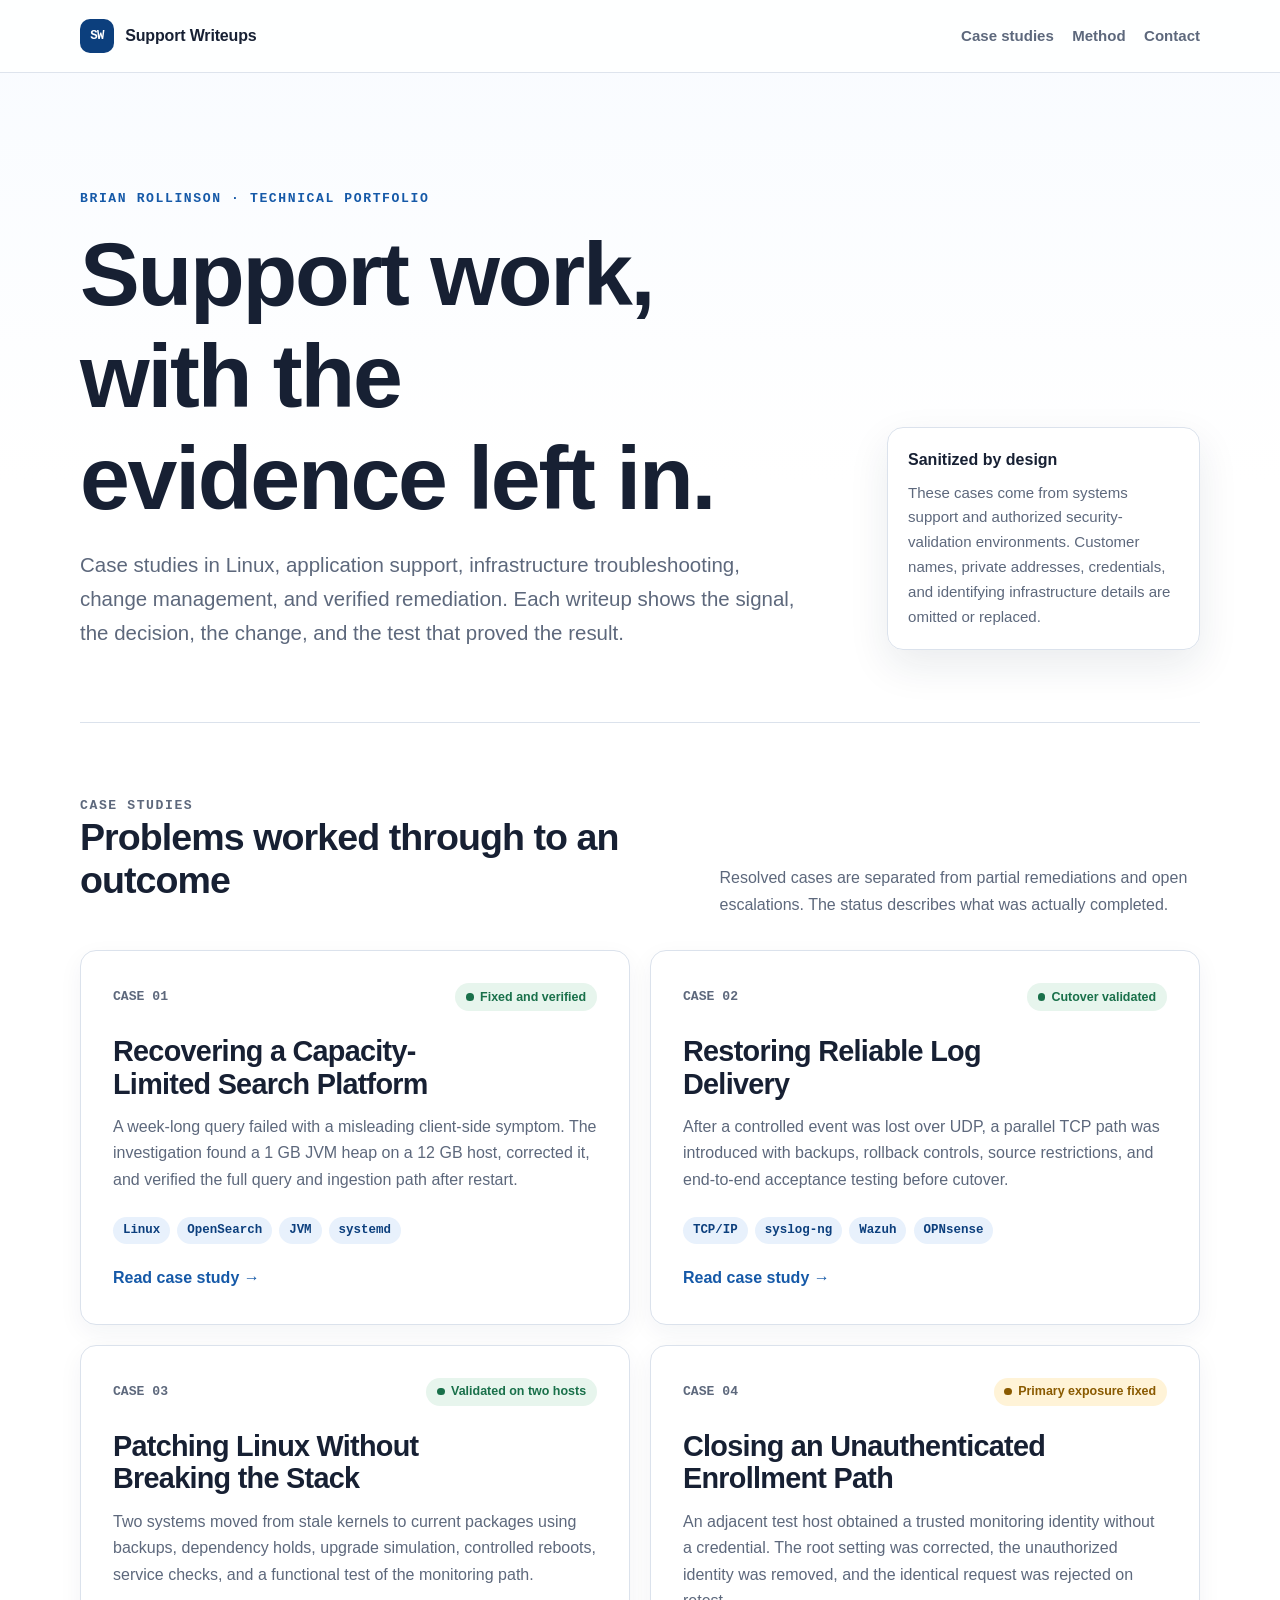
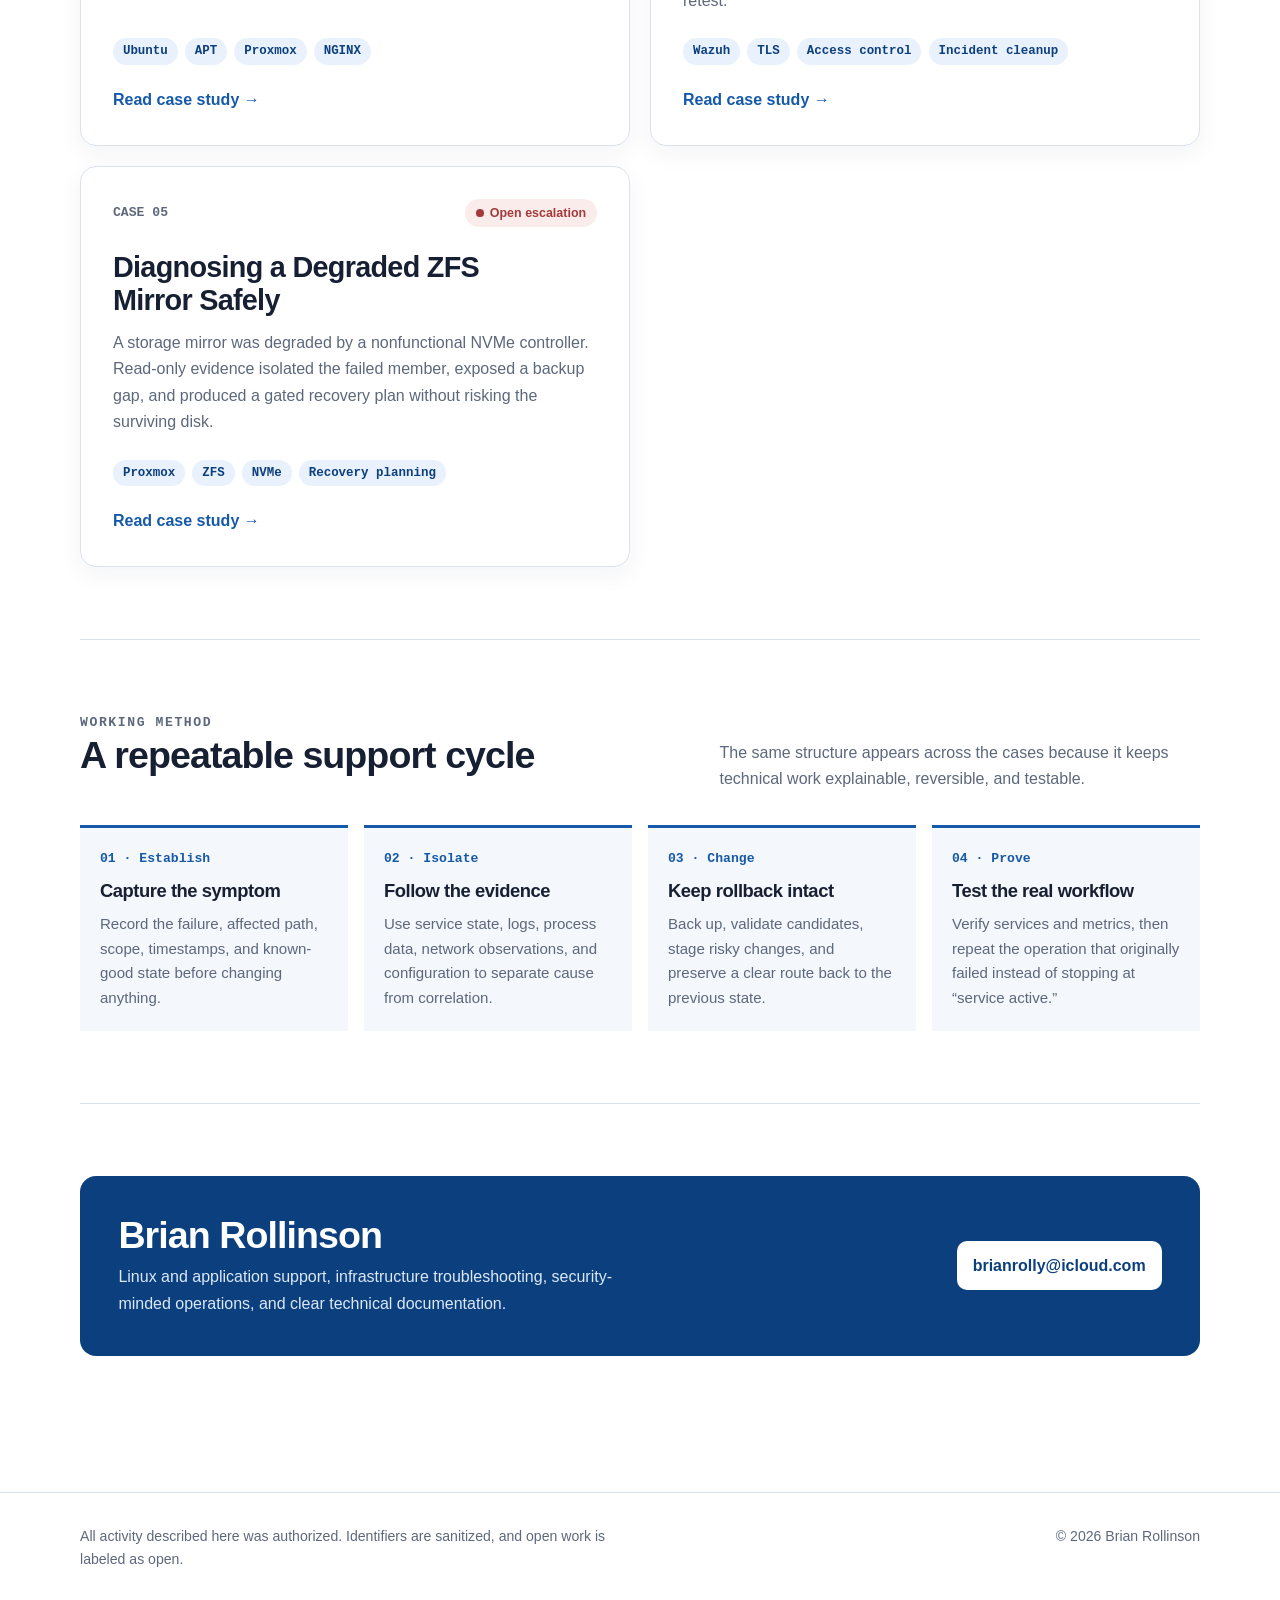
==== index.html @ 8604e7c5 "Create Support Writeups portfolio" ====
<!doctype html>
<html lang="en">
<head>
  <meta charset="utf-8">
  <meta name="viewport" content="width=device-width, initial-scale=1">
  <meta name="description" content="Sanitized technical case studies in Linux, application support, infrastructure troubleshooting, and verified remediation by Brian Rollinson.">
  <title>Support Writeups | Brian Rollinson</title>
  <link rel="icon" type="image/svg+xml" href="favicon.svg">
  <link rel="stylesheet" href="styles.css">
</head>
<body>
  <a class="skip-link" href="#main">Skip to content</a>
  <header class="site-header">
    <nav class="nav" aria-label="Primary navigation">
      <a class="brand" href="index.html" aria-current="page">
        <span class="brand-mark" aria-hidden="true">SW</span>
        <span>Support Writeups</span>
      </a>
      <div class="nav-links">
        <a href="#cases">Case studies</a>
        <a href="#method">Method</a>
        <a href="mailto:brianrolly@icloud.com">Contact</a>
      </div>
    </nav>
  </header>

  <main id="main" class="page">
    <section class="hero" aria-labelledby="hero-title">
      <div>
        <p class="eyebrow">Brian Rollinson · Technical Portfolio</p>
        <h1 id="hero-title">Support work, with the evidence left in.</h1>
        <p class="lede">Case studies in Linux, application support, infrastructure troubleshooting, change management, and verified remediation. Each writeup shows the signal, the decision, the change, and the test that proved the result.</p>
      </div>
      <aside class="hero-note" aria-label="Portfolio scope">
        <strong>Sanitized by design</strong>
        <p>These cases come from systems support and authorized security-validation environments. Customer names, private addresses, credentials, and identifying infrastructure details are omitted or replaced.</p>
      </aside>
    </section>

    <section id="cases" class="section" aria-labelledby="cases-title">
      <div class="section-heading">
        <div>
          <p class="eyebrow">Case studies</p>
          <h2 id="cases-title">Problems worked through to an outcome</h2>
        </div>
        <p>Resolved cases are separated from partial remediations and open escalations. The status describes what was actually completed.</p>
      </div>

      <div class="case-grid">
        <a class="case-card" href="indexer-capacity-recovery.html">
          <div class="card-top">
            <span class="case-number">CASE 01</span>
            <span class="status resolved">Fixed and verified</span>
          </div>
          <h3>Recovering a Capacity-Limited Search Platform</h3>
          <p>A week-long query failed with a misleading client-side symptom. The investigation found a 1 GB JVM heap on a 12 GB host, corrected it, and verified the full query and ingestion path after restart.</p>
          <div class="tag-list" aria-label="Technologies">
            <span class="tag">Linux</span>
            <span class="tag">OpenSearch</span>
            <span class="tag">JVM</span>
            <span class="tag">systemd</span>
          </div>
          <span class="read-more">Read case study →</span>
        </a>

        <a class="case-card" href="reliable-log-delivery.html">
          <div class="card-top">
            <span class="case-number">CASE 02</span>
            <span class="status resolved">Cutover validated</span>
          </div>
          <h3>Restoring Reliable Log Delivery</h3>
          <p>After a controlled event was lost over UDP, a parallel TCP path was introduced with backups, rollback controls, source restrictions, and end-to-end acceptance testing before cutover.</p>
          <div class="tag-list" aria-label="Technologies">
            <span class="tag">TCP/IP</span>
            <span class="tag">syslog-ng</span>
            <span class="tag">Wazuh</span>
            <span class="tag">OPNsense</span>
          </div>
          <span class="read-more">Read case study →</span>
        </a>

        <a class="case-card" href="linux-patching-without-service-loss.html">
          <div class="card-top">
            <span class="case-number">CASE 03</span>
            <span class="status resolved">Validated on two hosts</span>
          </div>
          <h3>Patching Linux Without Breaking the Stack</h3>
          <p>Two systems moved from stale kernels to current packages using backups, dependency holds, upgrade simulation, controlled reboots, service checks, and a functional test of the monitoring path.</p>
          <div class="tag-list" aria-label="Technologies">
            <span class="tag">Ubuntu</span>
            <span class="tag">APT</span>
            <span class="tag">Proxmox</span>
            <span class="tag">NGINX</span>
          </div>
          <span class="read-more">Read case study →</span>
        </a>

        <a class="case-card" href="agent-enrollment-remediation.html">
          <div class="card-top">
            <span class="case-number">CASE 04</span>
            <span class="status partial">Primary exposure fixed</span>
          </div>
          <h3>Closing an Unauthenticated Enrollment Path</h3>
          <p>An adjacent test host obtained a trusted monitoring identity without a credential. The root setting was corrected, the unauthorized identity was removed, and the identical request was rejected on retest.</p>
          <div class="tag-list" aria-label="Technologies">
            <span class="tag">Wazuh</span>
            <span class="tag">TLS</span>
            <span class="tag">Access control</span>
            <span class="tag">Incident cleanup</span>
          </div>
          <span class="read-more">Read case study →</span>
        </a>

        <a class="case-card" href="zfs-mirror-incident-triage.html">
          <div class="card-top">
            <span class="case-number">CASE 05</span>
            <span class="status open">Open escalation</span>
          </div>
          <h3>Diagnosing a Degraded ZFS Mirror Safely</h3>
          <p>A storage mirror was degraded by a nonfunctional NVMe controller. Read-only evidence isolated the failed member, exposed a backup gap, and produced a gated recovery plan without risking the surviving disk.</p>
          <div class="tag-list" aria-label="Technologies">
            <span class="tag">Proxmox</span>
            <span class="tag">ZFS</span>
            <span class="tag">NVMe</span>
            <span class="tag">Recovery planning</span>
          </div>
          <span class="read-more">Read case study →</span>
        </a>
      </div>
    </section>

    <section id="method" class="section" aria-labelledby="method-title">
      <div class="section-heading">
        <div>
          <p class="eyebrow">Working method</p>
          <h2 id="method-title">A repeatable support cycle</h2>
        </div>
        <p>The same structure appears across the cases because it keeps technical work explainable, reversible, and testable.</p>
      </div>
      <div class="method-grid">
        <div class="method-step"><span>01 · Establish</span><h3>Capture the symptom</h3><p>Record the failure, affected path, scope, timestamps, and known-good state before changing anything.</p></div>
        <div class="method-step"><span>02 · Isolate</span><h3>Follow the evidence</h3><p>Use service state, logs, process data, network observations, and configuration to separate cause from correlation.</p></div>
        <div class="method-step"><span>03 · Change</span><h3>Keep rollback intact</h3><p>Back up, validate candidates, stage risky changes, and preserve a clear route back to the previous state.</p></div>
        <div class="method-step"><span>04 · Prove</span><h3>Test the real workflow</h3><p>Verify services and metrics, then repeat the operation that originally failed instead of stopping at “service active.”</p></div>
      </div>
    </section>

    <section class="section" aria-labelledby="contact-title">
      <div class="contact-panel">
        <div>
          <h2 id="contact-title">Brian Rollinson</h2>
          <p>Linux and application support, infrastructure troubleshooting, security-minded operations, and clear technical documentation.</p>
        </div>
        <a class="button" href="mailto:brianrolly@icloud.com">brianrolly@icloud.com</a>
      </div>
    </section>
  </main>

  <footer class="site-footer">
    <div class="footer-inner">
      <p>All activity described here was authorized. Identifiers are sanitized, and open work is labeled as open.</p>
      <p>© 2026 Brian Rollinson</p>
    </div>
  </footer>
</body>
</html>
---- styles.css ----
:root {
  color-scheme: light;
  --ink: #172033;
  --muted: #5d687c;
  --subtle: #f4f7fb;
  --paper: #ffffff;
  --line: #dbe2ec;
  --blue: #1559a8;
  --blue-dark: #0c3f7d;
  --blue-soft: #e8f1fc;
  --green: #19704a;
  --green-soft: #e7f5ed;
  --amber: #8a5a00;
  --amber-soft: #fff3d7;
  --red: #a23b3b;
  --red-soft: #fbecec;
  --shadow: 0 16px 42px rgba(25, 42, 70, 0.09);
  --radius: 16px;
  --mono: ui-monospace, SFMono-Regular, Menlo, Monaco, Consolas, "Liberation Mono", monospace;
  --sans: Inter, ui-sans-serif, -apple-system, BlinkMacSystemFont, "Segoe UI", sans-serif;
}

* {
  box-sizing: border-box;
}

html {
  scroll-behavior: smooth;
}

body {
  margin: 0;
  color: var(--ink);
  background:
    linear-gradient(180deg, #f8fbff 0, #ffffff 30rem),
    var(--paper);
  font-family: var(--sans);
  font-size: 1rem;
  line-height: 1.65;
  text-rendering: optimizeLegibility;
}

a {
  color: var(--blue);
  text-underline-offset: 0.18em;
}

a:hover {
  color: var(--blue-dark);
}

a:focus-visible {
  outline: 3px solid rgba(21, 89, 168, 0.35);
  outline-offset: 4px;
  border-radius: 4px;
}

.skip-link {
  position: fixed;
  left: 1rem;
  top: -4rem;
  z-index: 100;
  padding: 0.7rem 1rem;
  border-radius: 8px;
  color: #fff;
  background: var(--blue-dark);
  font-weight: 700;
}

.skip-link:focus {
  top: 1rem;
}

.site-header {
  border-bottom: 1px solid rgba(219, 226, 236, 0.9);
  background: rgba(255, 255, 255, 0.92);
}

.nav {
  width: min(1120px, calc(100% - 2rem));
  margin: 0 auto;
  min-height: 72px;
  display: flex;
  align-items: center;
  justify-content: space-between;
  gap: 1.5rem;
}

.brand {
  display: inline-flex;
  align-items: center;
  gap: 0.7rem;
  color: var(--ink);
  font-weight: 800;
  text-decoration: none;
  letter-spacing: -0.01em;
}

.brand-mark {
  width: 34px;
  height: 34px;
  display: grid;
  place-items: center;
  border-radius: 10px;
  color: #fff;
  background: var(--blue-dark);
  font-family: var(--mono);
  font-size: 0.78rem;
  letter-spacing: -0.06em;
}

.nav-links {
  display: flex;
  align-items: center;
  gap: 1.15rem;
  font-size: 0.94rem;
  font-weight: 650;
}

.nav-links a {
  color: var(--muted);
  text-decoration: none;
}

.nav-links a:hover,
.nav-links a[aria-current="page"] {
  color: var(--blue-dark);
}

.page {
  width: min(1120px, calc(100% - 2rem));
  margin: 0 auto;
}

.hero {
  display: grid;
  grid-template-columns: minmax(0, 1.4fr) minmax(280px, 0.6fr);
  gap: clamp(2rem, 6vw, 5rem);
  padding: clamp(4rem, 9vw, 7.5rem) 0 4.5rem;
  align-items: end;
}

.eyebrow {
  margin: 0 0 0.8rem;
  color: var(--blue);
  font-family: var(--mono);
  font-size: 0.82rem;
  font-weight: 800;
  letter-spacing: 0.12em;
  text-transform: uppercase;
}

h1,
h2,
h3 {
  margin-top: 0;
  line-height: 1.14;
  letter-spacing: -0.025em;
}

h1 {
  max-width: 14ch;
  margin-bottom: 1.2rem;
  font-size: clamp(2.7rem, 7vw, 5.7rem);
}

.article-hero h1 {
  max-width: 18ch;
  font-size: clamp(2.35rem, 6vw, 4.6rem);
}

h2 {
  margin-bottom: 1rem;
  font-size: clamp(1.65rem, 4vw, 2.35rem);
}

h3 {
  margin-bottom: 0.6rem;
  font-size: 1.15rem;
}

.lede {
  max-width: 68ch;
  margin: 0;
  color: var(--muted);
  font-size: clamp(1.08rem, 2.2vw, 1.28rem);
  line-height: 1.65;
}

.hero-note {
  padding: 1.2rem 1.25rem;
  border: 1px solid var(--line);
  border-radius: var(--radius);
  background: rgba(255, 255, 255, 0.78);
  box-shadow: var(--shadow);
}

.hero-note strong {
  display: block;
  margin-bottom: 0.45rem;
  color: var(--ink);
}

.hero-note p {
  margin: 0;
  color: var(--muted);
  font-size: 0.94rem;
}

.section {
  padding: 4.5rem 0;
  border-top: 1px solid var(--line);
}

.section-heading {
  display: flex;
  align-items: end;
  justify-content: space-between;
  gap: 2rem;
  margin-bottom: 2rem;
}

.section-heading p {
  max-width: 54ch;
  margin: 0;
  color: var(--muted);
}

.case-grid {
  display: grid;
  grid-template-columns: repeat(2, minmax(0, 1fr));
  gap: 1.25rem;
}

.case-card {
  min-height: 100%;
  display: flex;
  flex-direction: column;
  padding: clamp(1.35rem, 3vw, 2rem);
  border: 1px solid var(--line);
  border-radius: var(--radius);
  color: inherit;
  background: var(--paper);
  box-shadow: 0 8px 24px rgba(25, 42, 70, 0.05);
  text-decoration: none;
  transition: transform 160ms ease, border-color 160ms ease, box-shadow 160ms ease;
}

.case-card:hover {
  transform: translateY(-3px);
  border-color: #b2c5de;
  box-shadow: var(--shadow);
  color: inherit;
}

.card-top,
.meta-row {
  display: flex;
  flex-wrap: wrap;
  align-items: center;
  gap: 0.55rem;
}

.card-top {
  justify-content: space-between;
  margin-bottom: 1.5rem;
}

.case-number {
  color: var(--muted);
  font-family: var(--mono);
  font-size: 0.82rem;
  font-weight: 700;
}

.status,
.tag {
  display: inline-flex;
  align-items: center;
  width: fit-content;
  border-radius: 999px;
  font-size: 0.78rem;
  font-weight: 800;
  line-height: 1;
}

.status {
  gap: 0.38rem;
  padding: 0.48rem 0.68rem;
}

.status::before {
  content: "";
  width: 0.48rem;
  height: 0.48rem;
  border-radius: 50%;
  background: currentColor;
}

.status.resolved {
  color: var(--green);
  background: var(--green-soft);
}

.status.partial {
  color: var(--amber);
  background: var(--amber-soft);
}

.status.open {
  color: var(--red);
  background: var(--red-soft);
}

.case-card h3 {
  max-width: 24ch;
  margin-bottom: 0.85rem;
  font-size: clamp(1.35rem, 3vw, 1.8rem);
}

.case-card > p {
  margin: 0 0 1.5rem;
  color: var(--muted);
}

.tag-list {
  display: flex;
  flex-wrap: wrap;
  gap: 0.45rem;
  margin-top: auto;
}

.tag {
  padding: 0.44rem 0.62rem;
  color: var(--blue-dark);
  background: var(--blue-soft);
  font-family: var(--mono);
  font-weight: 700;
}

.case-card .read-more {
  margin-top: 1.35rem;
  color: var(--blue);
  font-weight: 800;
}

.method-grid {
  display: grid;
  grid-template-columns: repeat(4, minmax(0, 1fr));
  gap: 1rem;
}

.method-step {
  padding: 1.25rem;
  border-top: 3px solid var(--blue);
  background: var(--subtle);
}

.method-step span {
  display: block;
  margin-bottom: 0.75rem;
  color: var(--blue);
  font-family: var(--mono);
  font-size: 0.82rem;
  font-weight: 800;
}

.method-step p {
  margin: 0;
  color: var(--muted);
  font-size: 0.94rem;
}

.contact-panel {
  display: flex;
  align-items: center;
  justify-content: space-between;
  gap: 2rem;
  padding: clamp(1.5rem, 4vw, 2.4rem);
  border-radius: var(--radius);
  color: #fff;
  background: var(--blue-dark);
}

.contact-panel h2 {
  margin-bottom: 0.45rem;
}

.contact-panel p {
  max-width: 60ch;
  margin: 0;
  color: #dbe9f9;
}

.button {
  display: inline-flex;
  align-items: center;
  justify-content: center;
  min-height: 46px;
  padding: 0.7rem 1rem;
  border-radius: 10px;
  color: var(--blue-dark);
  background: #fff;
  font-weight: 800;
  text-decoration: none;
  white-space: nowrap;
}

.button:hover {
  color: var(--blue-dark);
  background: #edf5ff;
}

.site-footer {
  margin-top: 4rem;
  border-top: 1px solid var(--line);
}

.footer-inner {
  width: min(1120px, calc(100% - 2rem));
  margin: 0 auto;
  padding: 2rem 0 3rem;
  display: flex;
  justify-content: space-between;
  gap: 2rem;
  color: var(--muted);
  font-size: 0.88rem;
}

.footer-inner p {
  max-width: 72ch;
  margin: 0;
}

/* Article pages */
.article-hero {
  max-width: 900px;
  padding: clamp(3.5rem, 8vw, 6rem) 0 2.5rem;
}

.article-hero .lede {
  margin-bottom: 1.5rem;
}

.article-layout {
  display: grid;
  grid-template-columns: minmax(0, 1fr) 260px;
  gap: clamp(2rem, 6vw, 5rem);
  align-items: start;
  padding-bottom: 4rem;
}

.article {
  min-width: 0;
}

.article section {
  padding: 2.4rem 0;
  border-top: 1px solid var(--line);
}

.article p,
.article li {
  max-width: 72ch;
}

.article p {
  margin: 0 0 1rem;
}

.article ul,
.article ol {
  padding-left: 1.35rem;
}

.article li + li {
  margin-top: 0.55rem;
}

.fact-grid {
  display: grid;
  grid-template-columns: repeat(3, minmax(0, 1fr));
  gap: 0.8rem;
  margin: 1.5rem 0;
}

.fact {
  padding: 1rem;
  border: 1px solid var(--line);
  border-radius: 12px;
  background: var(--subtle);
}

.fact span {
  display: block;
  margin-bottom: 0.35rem;
  color: var(--muted);
  font-family: var(--mono);
  font-size: 0.76rem;
  font-weight: 800;
  letter-spacing: 0.04em;
  text-transform: uppercase;
}

.fact strong {
  display: block;
  line-height: 1.35;
}

.callout {
  margin: 1.5rem 0;
  padding: 1.15rem 1.25rem;
  border-left: 4px solid var(--blue);
  background: var(--blue-soft);
}

.callout.warning {
  border-color: var(--amber);
  background: var(--amber-soft);
}

.callout.open {
  border-color: var(--red);
  background: var(--red-soft);
}

.callout p:last-child {
  margin-bottom: 0;
}

pre {
  max-width: 100%;
  overflow-x: auto;
  margin: 1.5rem 0;
  padding: 1.1rem 1.2rem;
  border-radius: 12px;
  color: #e9f2ff;
  background: #142238;
  font-family: var(--mono);
  font-size: 0.86rem;
  line-height: 1.65;
}

code {
  padding: 0.12em 0.32em;
  border-radius: 5px;
  color: var(--blue-dark);
  background: var(--blue-soft);
  font-family: var(--mono);
  font-size: 0.9em;
}

pre code {
  padding: 0;
  color: inherit;
  background: transparent;
}

.result-list {
  display: grid;
  gap: 0.75rem;
  margin: 1.4rem 0;
}

.result {
  display: grid;
  grid-template-columns: 28px minmax(0, 1fr);
  gap: 0.8rem;
  align-items: start;
  padding: 0.9rem 1rem;
  border: 1px solid var(--line);
  border-radius: 10px;
}

.result-mark {
  width: 24px;
  height: 24px;
  display: grid;
  place-items: center;
  border-radius: 50%;
  color: #fff;
  background: var(--green);
  font-size: 0.8rem;
  font-weight: 900;
}

.article-aside {
  position: sticky;
  top: 1rem;
  padding: 1.2rem;
  border: 1px solid var(--line);
  border-radius: 14px;
  background: var(--paper);
  box-shadow: 0 8px 24px rgba(25, 42, 70, 0.05);
}

.article-aside h2 {
  margin-bottom: 0.8rem;
  font-size: 1rem;
  letter-spacing: 0;
}

.article-aside ul {
  margin: 0;
  padding-left: 1.1rem;
  color: var(--muted);
  font-size: 0.9rem;
}

.article-aside li + li {
  margin-top: 0.45rem;
}

.article-aside .back {
  display: inline-block;
  margin-top: 1.1rem;
  font-size: 0.9rem;
  font-weight: 800;
  text-decoration: none;
}

@media (max-width: 850px) {
  .hero,
  .article-layout {
    grid-template-columns: 1fr;
  }

  .hero {
    align-items: start;
  }

  .hero-note {
    max-width: 620px;
  }

  .method-grid {
    grid-template-columns: repeat(2, minmax(0, 1fr));
  }

  .article-aside {
    position: static;
    order: -1;
  }
}

@media (max-width: 660px) {
  .nav {
    min-height: 64px;
  }

  .nav-links a:not(:last-child) {
    display: none;
  }

  .case-grid,
  .fact-grid,
  .method-grid {
    grid-template-columns: 1fr;
  }

  .section-heading,
  .contact-panel,
  .footer-inner {
    align-items: flex-start;
    flex-direction: column;
  }

  .section {
    padding: 3.5rem 0;
  }

  h1 {
    font-size: clamp(2.55rem, 16vw, 4.2rem);
  }
}

@media print {
  .site-header,
  .site-footer,
  .article-aside,
  .contact-panel {
    display: none;
  }

  body {
    background: #fff;
  }

  .page {
    width: 100%;
  }

  .article-layout {
    display: block;
  }

  a {
    color: inherit;
  }
}
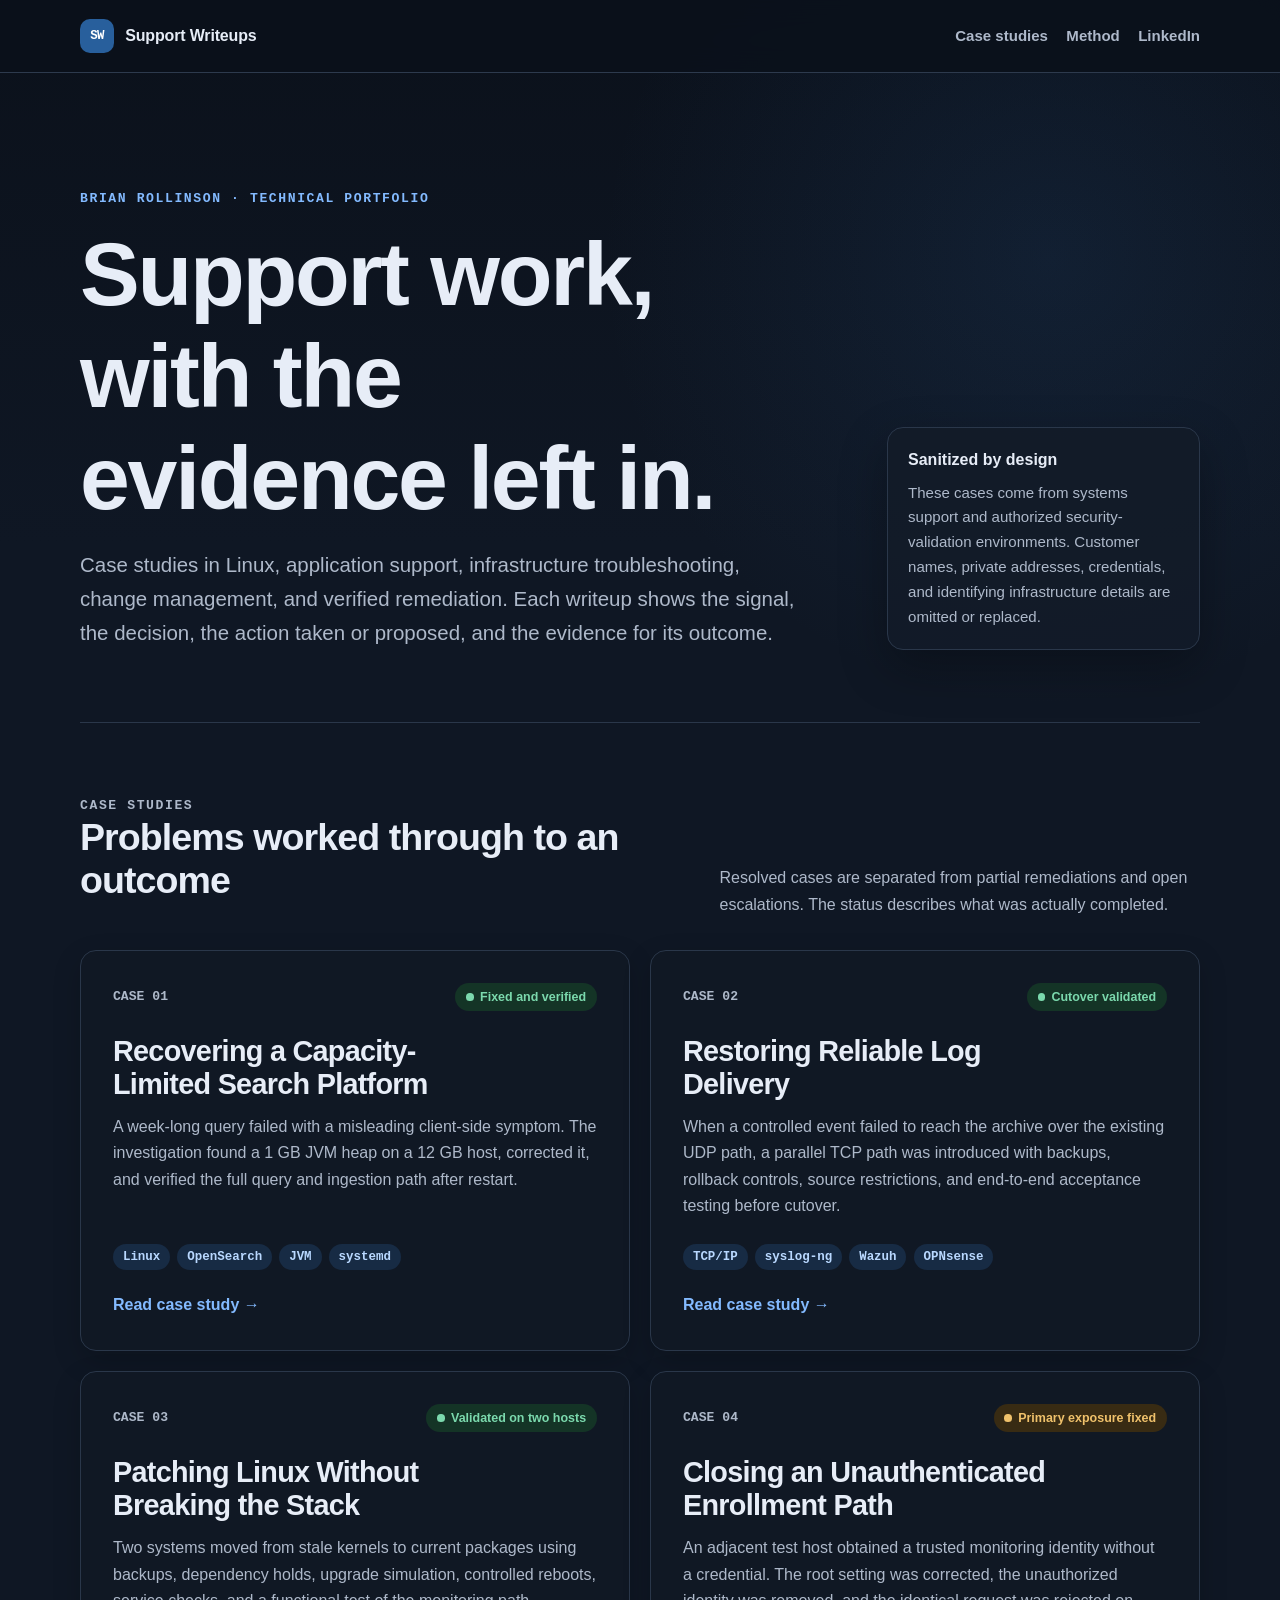
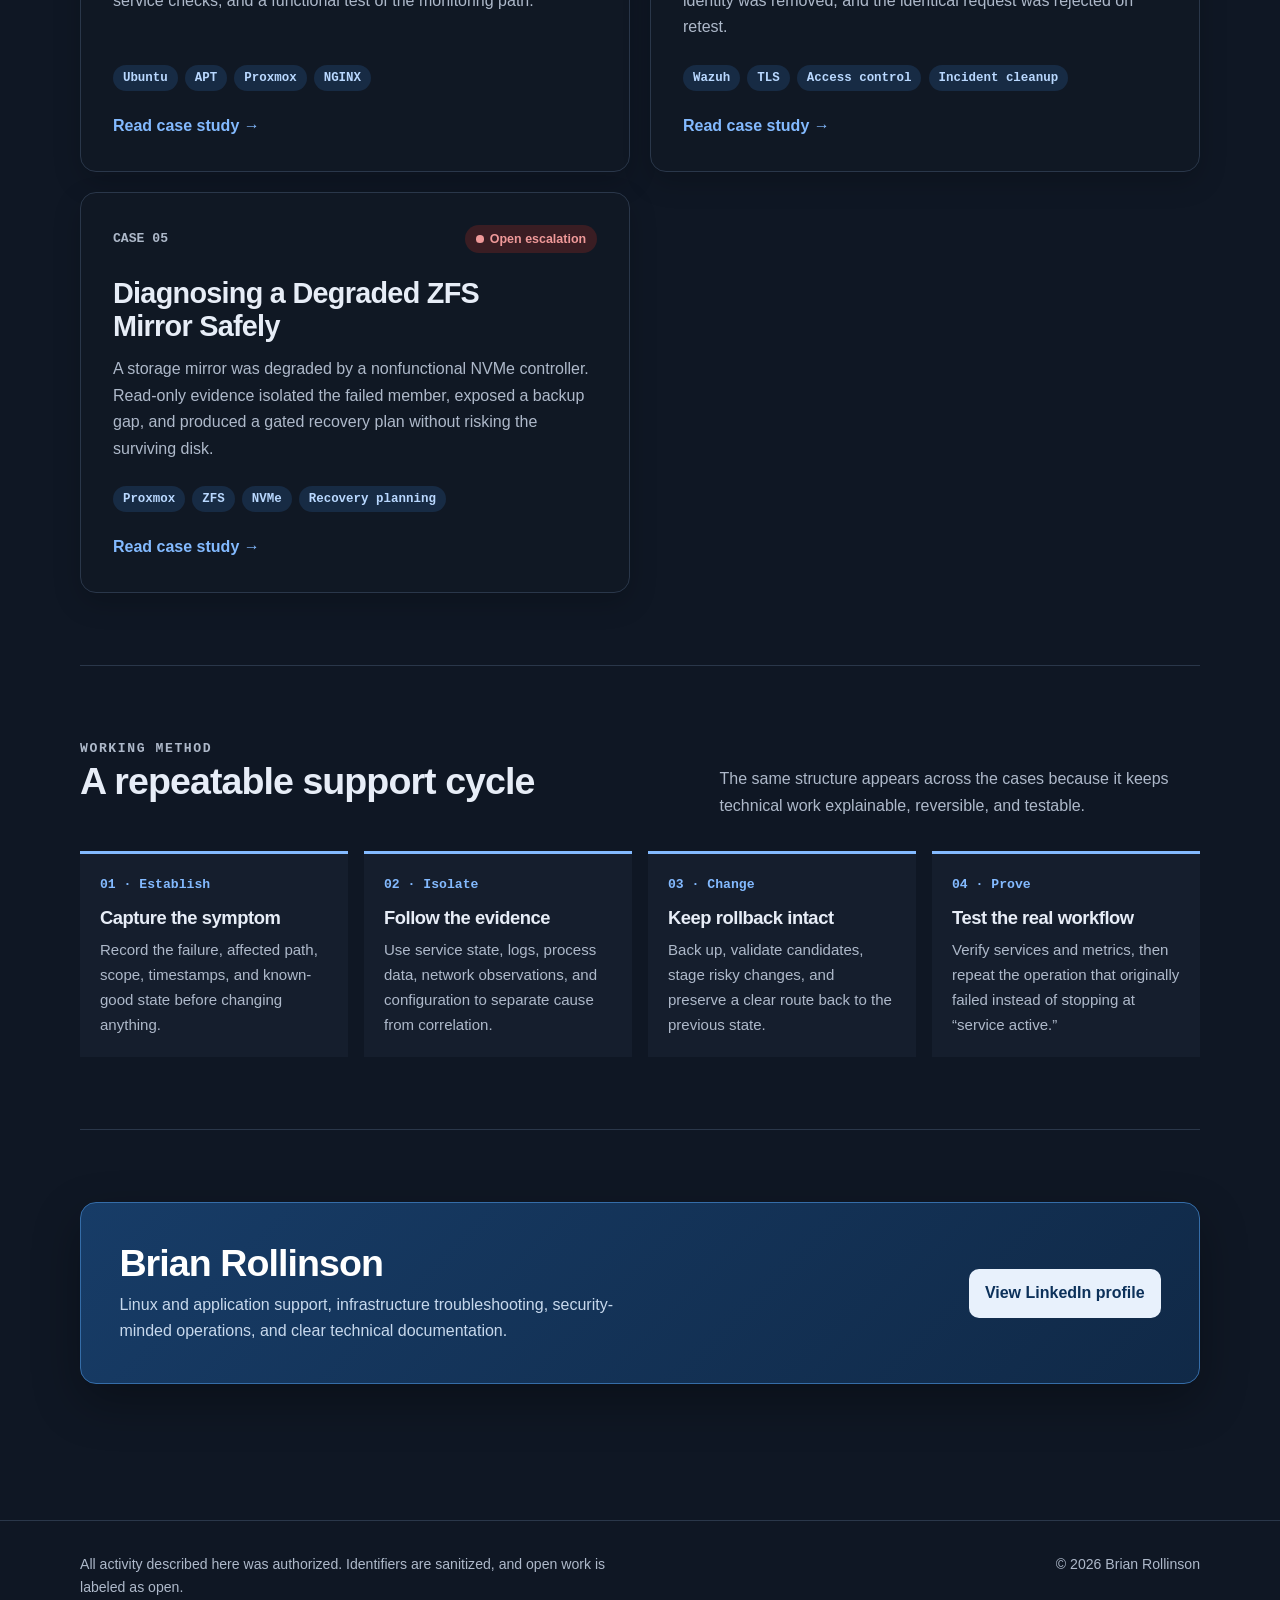
==== commit af069bf3: "Refresh support writeups and link LinkedIn profile" ====
--- a/index.html
+++ b/index.html
@@ -19,7 +19,7 @@
       <div class="nav-links">
         <a href="#cases">Case studies</a>
         <a href="#method">Method</a>
-        <a href="mailto:brianrolly@icloud.com">Contact</a>
+        <a href="https://www.linkedin.com/in/brian-rollinson-2079581b9/">LinkedIn</a>
       </div>
     </nav>
   </header>
@@ -29,7 +29,7 @@
       <div>
         <p class="eyebrow">Brian Rollinson · Technical Portfolio</p>
         <h1 id="hero-title">Support work, with the evidence left in.</h1>
-        <p class="lede">Case studies in Linux, application support, infrastructure troubleshooting, change management, and verified remediation. Each writeup shows the signal, the decision, the change, and the test that proved the result.</p>
+        <p class="lede">Case studies in Linux, application support, infrastructure troubleshooting, change management, and verified remediation. Each writeup shows the signal, the decision, the action taken or proposed, and the evidence for its outcome.</p>
       </div>
       <aside class="hero-note" aria-label="Portfolio scope">
         <strong>Sanitized by design</strong>
@@ -69,7 +69,7 @@
             <span class="status resolved">Cutover validated</span>
           </div>
           <h3>Restoring Reliable Log Delivery</h3>
-          <p>After a controlled event was lost over UDP, a parallel TCP path was introduced with backups, rollback controls, source restrictions, and end-to-end acceptance testing before cutover.</p>
+          <p>When a controlled event failed to reach the archive over the existing UDP path, a parallel TCP path was introduced with backups, rollback controls, source restrictions, and end-to-end acceptance testing before cutover.</p>
           <div class="tag-list" aria-label="Technologies">
             <span class="tag">TCP/IP</span>
             <span class="tag">syslog-ng</span>
@@ -151,7 +151,7 @@
           <h2 id="contact-title">Brian Rollinson</h2>
           <p>Linux and application support, infrastructure troubleshooting, security-minded operations, and clear technical documentation.</p>
         </div>
-        <a class="button" href="mailto:brianrolly@icloud.com">brianrolly@icloud.com</a>
+        <a class="button" href="https://www.linkedin.com/in/brian-rollinson-2079581b9/">View LinkedIn profile</a>
       </div>
     </section>
   </main>
--- a/styles.css
+++ b/styles.css
@@ -1,20 +1,20 @@
 :root {
-  color-scheme: light;
-  --ink: #172033;
-  --muted: #5d687c;
-  --subtle: #f4f7fb;
-  --paper: #ffffff;
-  --line: #dbe2ec;
-  --blue: #1559a8;
-  --blue-dark: #0c3f7d;
-  --blue-soft: #e8f1fc;
-  --green: #19704a;
-  --green-soft: #e7f5ed;
-  --amber: #8a5a00;
-  --amber-soft: #fff3d7;
-  --red: #a23b3b;
-  --red-soft: #fbecec;
-  --shadow: 0 16px 42px rgba(25, 42, 70, 0.09);
+  color-scheme: dark;
+  --ink: #e7edf7;
+  --muted: #aeb9ca;
+  --subtle: #151e2d;
+  --paper: #101824;
+  --line: #2a374a;
+  --blue: #83baff;
+  --blue-dark: #285f9c;
+  --blue-soft: #172b44;
+  --green: #7bd9ad;
+  --green-soft: #143426;
+  --amber: #efc16b;
+  --amber-soft: #382b13;
+  --red: #ef9999;
+  --red-soft: #3a1d23;
+  --shadow: 0 18px 48px rgba(0, 0, 0, 0.3);
   --radius: 16px;
   --mono: ui-monospace, SFMono-Regular, Menlo, Monaco, Consolas, "Liberation Mono", monospace;
   --sans: Inter, ui-sans-serif, -apple-system, BlinkMacSystemFont, "Segoe UI", sans-serif;
@@ -32,7 +32,8 @@
   margin: 0;
   color: var(--ink);
   background:
-    linear-gradient(180deg, #f8fbff 0, #ffffff 30rem),
+    radial-gradient(circle at 82% 8%, rgba(48, 103, 166, 0.14), transparent 28rem),
+    linear-gradient(180deg, #0b111b 0, #0f1724 34rem),
     var(--paper);
   font-family: var(--sans);
   font-size: 1rem;
@@ -46,11 +47,16 @@
 }
 
 a:hover {
-  color: var(--blue-dark);
+  color: #b9d8ff;
+}
+
+::selection {
+  color: #f7fbff;
+  background: #2b639f;
 }
 
 a:focus-visible {
-  outline: 3px solid rgba(21, 89, 168, 0.35);
+  outline: 3px solid var(--blue);
   outline-offset: 4px;
   border-radius: 4px;
 }
@@ -73,7 +79,9 @@
 
 .site-header {
   border-bottom: 1px solid rgba(219, 226, 236, 0.9);
-  background: rgba(255, 255, 255, 0.92);
+  border-color: rgba(53, 68, 89, 0.82);
+  background: rgba(11, 17, 27, 0.9);
+  backdrop-filter: blur(14px);
 }
 
 .nav {
@@ -124,7 +132,7 @@
 
 .nav-links a:hover,
 .nav-links a[aria-current="page"] {
-  color: var(--blue-dark);
+  color: #d9eaff;
 }
 
 .page {
@@ -191,7 +199,7 @@
   padding: 1.2rem 1.25rem;
   border: 1px solid var(--line);
   border-radius: var(--radius);
-  background: rgba(255, 255, 255, 0.78);
+  background: rgba(18, 27, 41, 0.9);
   box-shadow: var(--shadow);
 }
 
@@ -241,14 +249,14 @@
   border-radius: var(--radius);
   color: inherit;
   background: var(--paper);
-  box-shadow: 0 8px 24px rgba(25, 42, 70, 0.05);
+  box-shadow: 0 10px 28px rgba(0, 0, 0, 0.18);
   text-decoration: none;
   transition: transform 160ms ease, border-color 160ms ease, box-shadow 160ms ease;
 }
 
 .case-card:hover {
   transform: translateY(-3px);
-  border-color: #b2c5de;
+  border-color: #4d6d94;
   box-shadow: var(--shadow);
   color: inherit;
 }
@@ -332,7 +340,7 @@
 
 .tag {
   padding: 0.44rem 0.62rem;
-  color: var(--blue-dark);
+  color: #b9d8ff;
   background: var(--blue-soft);
   font-family: var(--mono);
   font-weight: 700;
@@ -379,7 +387,9 @@
   padding: clamp(1.5rem, 4vw, 2.4rem);
   border-radius: var(--radius);
   color: #fff;
-  background: var(--blue-dark);
+  border: 1px solid #356da8;
+  background: linear-gradient(135deg, #173c67, #102947);
+  box-shadow: var(--shadow);
 }
 
 .contact-panel h2 {
@@ -389,7 +399,7 @@
 .contact-panel p {
   max-width: 60ch;
   margin: 0;
-  color: #dbe9f9;
+  color: #c8d9ed;
 }
 
 .button {
@@ -399,16 +409,16 @@
   min-height: 46px;
   padding: 0.7rem 1rem;
   border-radius: 10px;
-  color: var(--blue-dark);
-  background: #fff;
+  color: #0c315a;
+  background: #e8f1fc;
   font-weight: 800;
   text-decoration: none;
   white-space: nowrap;
 }
 
 .button:hover {
-  color: var(--blue-dark);
-  background: #edf5ff;
+  color: #081f3a;
+  background: #ffffff;
 }
 
 .site-footer {
@@ -488,7 +498,7 @@
   padding: 1rem;
   border: 1px solid var(--line);
   border-radius: 12px;
-  background: var(--subtle);
+  background: #141e2d;
 }
 
 .fact span {
@@ -534,8 +544,9 @@
   margin: 1.5rem 0;
   padding: 1.1rem 1.2rem;
   border-radius: 12px;
-  color: #e9f2ff;
-  background: #142238;
+  border: 1px solid #27364a;
+  color: #dceaff;
+  background: #090f18;
   font-family: var(--mono);
   font-size: 0.86rem;
   line-height: 1.65;
@@ -544,7 +555,7 @@
 code {
   padding: 0.12em 0.32em;
   border-radius: 5px;
-  color: var(--blue-dark);
+  color: #bedcff;
   background: var(--blue-soft);
   font-family: var(--mono);
   font-size: 0.9em;
@@ -578,7 +589,7 @@
   display: grid;
   place-items: center;
   border-radius: 50%;
-  color: #fff;
+  color: #10271d;
   background: var(--green);
   font-size: 0.8rem;
   font-weight: 900;
@@ -591,7 +602,7 @@
   border: 1px solid var(--line);
   border-radius: 14px;
   background: var(--paper);
-  box-shadow: 0 8px 24px rgba(25, 42, 70, 0.05);
+  box-shadow: 0 10px 28px rgba(0, 0, 0, 0.18);
 }
 
 .article-aside h2 {
@@ -675,6 +686,18 @@
 }
 
 @media print {
+  :root {
+    color-scheme: light;
+    --ink: #172033;
+    --muted: #5d687c;
+    --subtle: #f4f7fb;
+    --paper: #ffffff;
+    --line: #dbe2ec;
+    --blue: #1559a8;
+    --blue-dark: #0c3f7d;
+    --blue-soft: #e8f1fc;
+  }
+
   .site-header,
   .site-footer,
   .article-aside,
@@ -683,6 +706,7 @@
   }
 
   body {
+    color: var(--ink);
     background: #fff;
   }
 
@@ -698,4 +722,3 @@
     color: inherit;
   }
 }
-
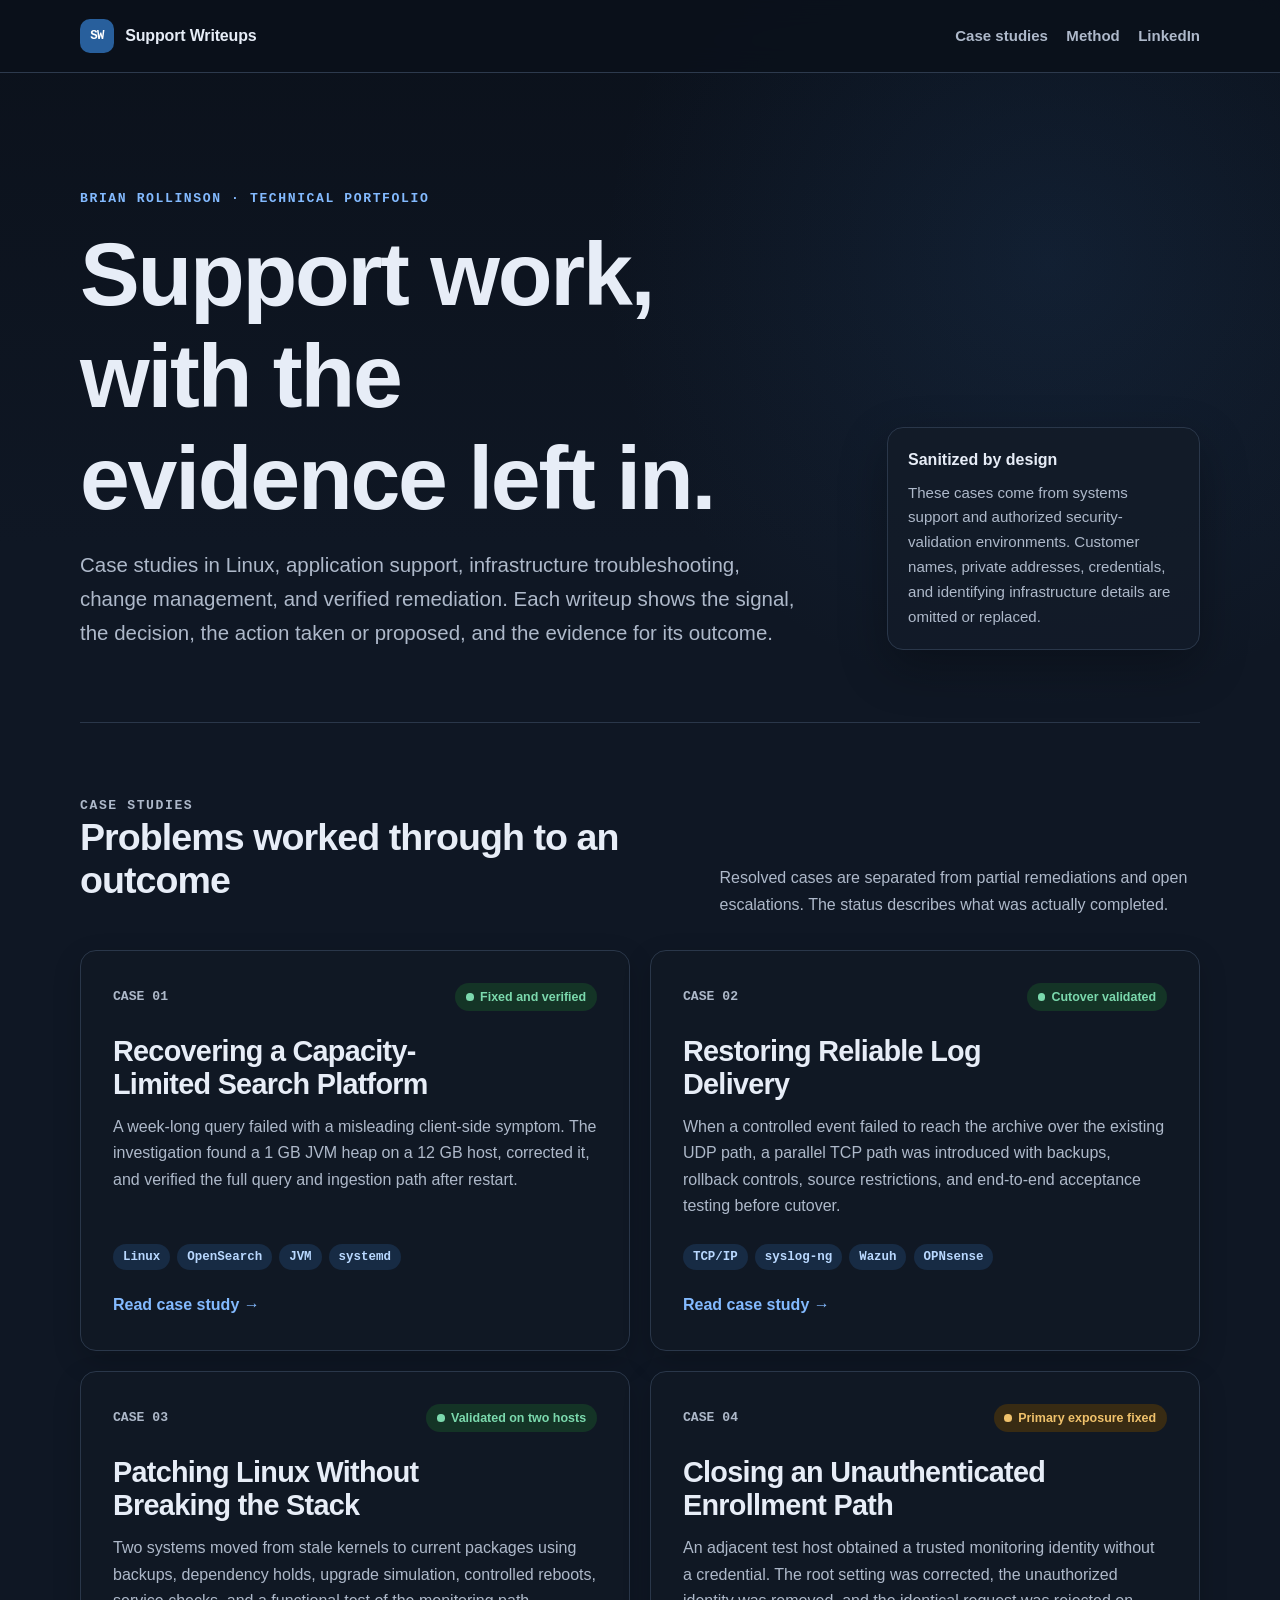
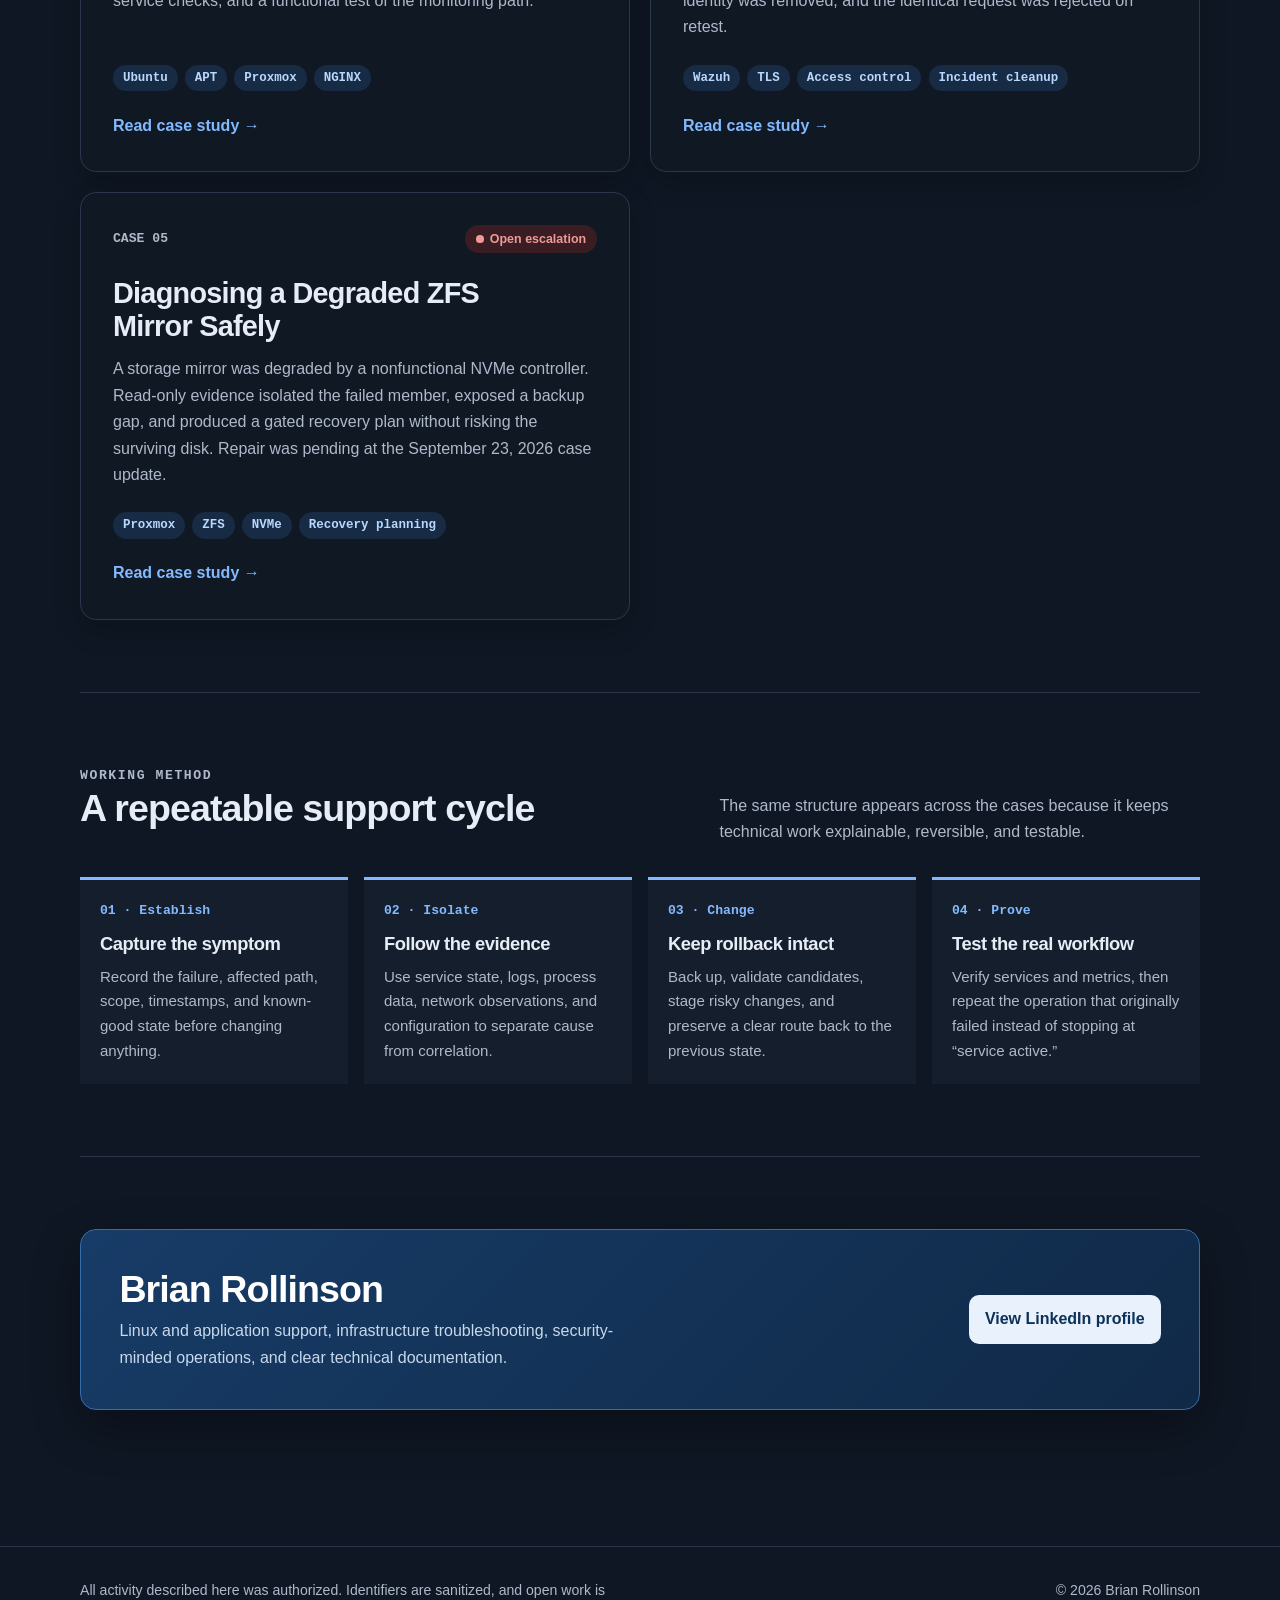
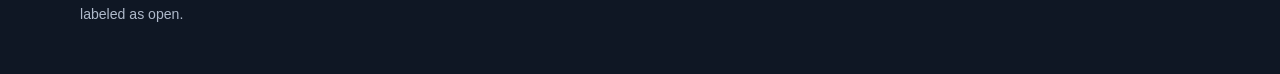
==== commit e3a02cc0: "Add source-backed validation excerpts and date ZFS status" ====
--- a/index.html
+++ b/index.html
@@ -117,7 +117,7 @@
             <span class="status open">Open escalation</span>
           </div>
           <h3>Diagnosing a Degraded ZFS Mirror Safely</h3>
-          <p>A storage mirror was degraded by a nonfunctional NVMe controller. Read-only evidence isolated the failed member, exposed a backup gap, and produced a gated recovery plan without risking the surviving disk.</p>
+          <p>A storage mirror was degraded by a nonfunctional NVMe controller. Read-only evidence isolated the failed member, exposed a backup gap, and produced a gated recovery plan without risking the surviving disk. Repair was pending at the September 23, 2026 case update.</p>
           <div class="tag-list" aria-label="Technologies">
             <span class="tag">Proxmox</span>
             <span class="tag">ZFS</span>
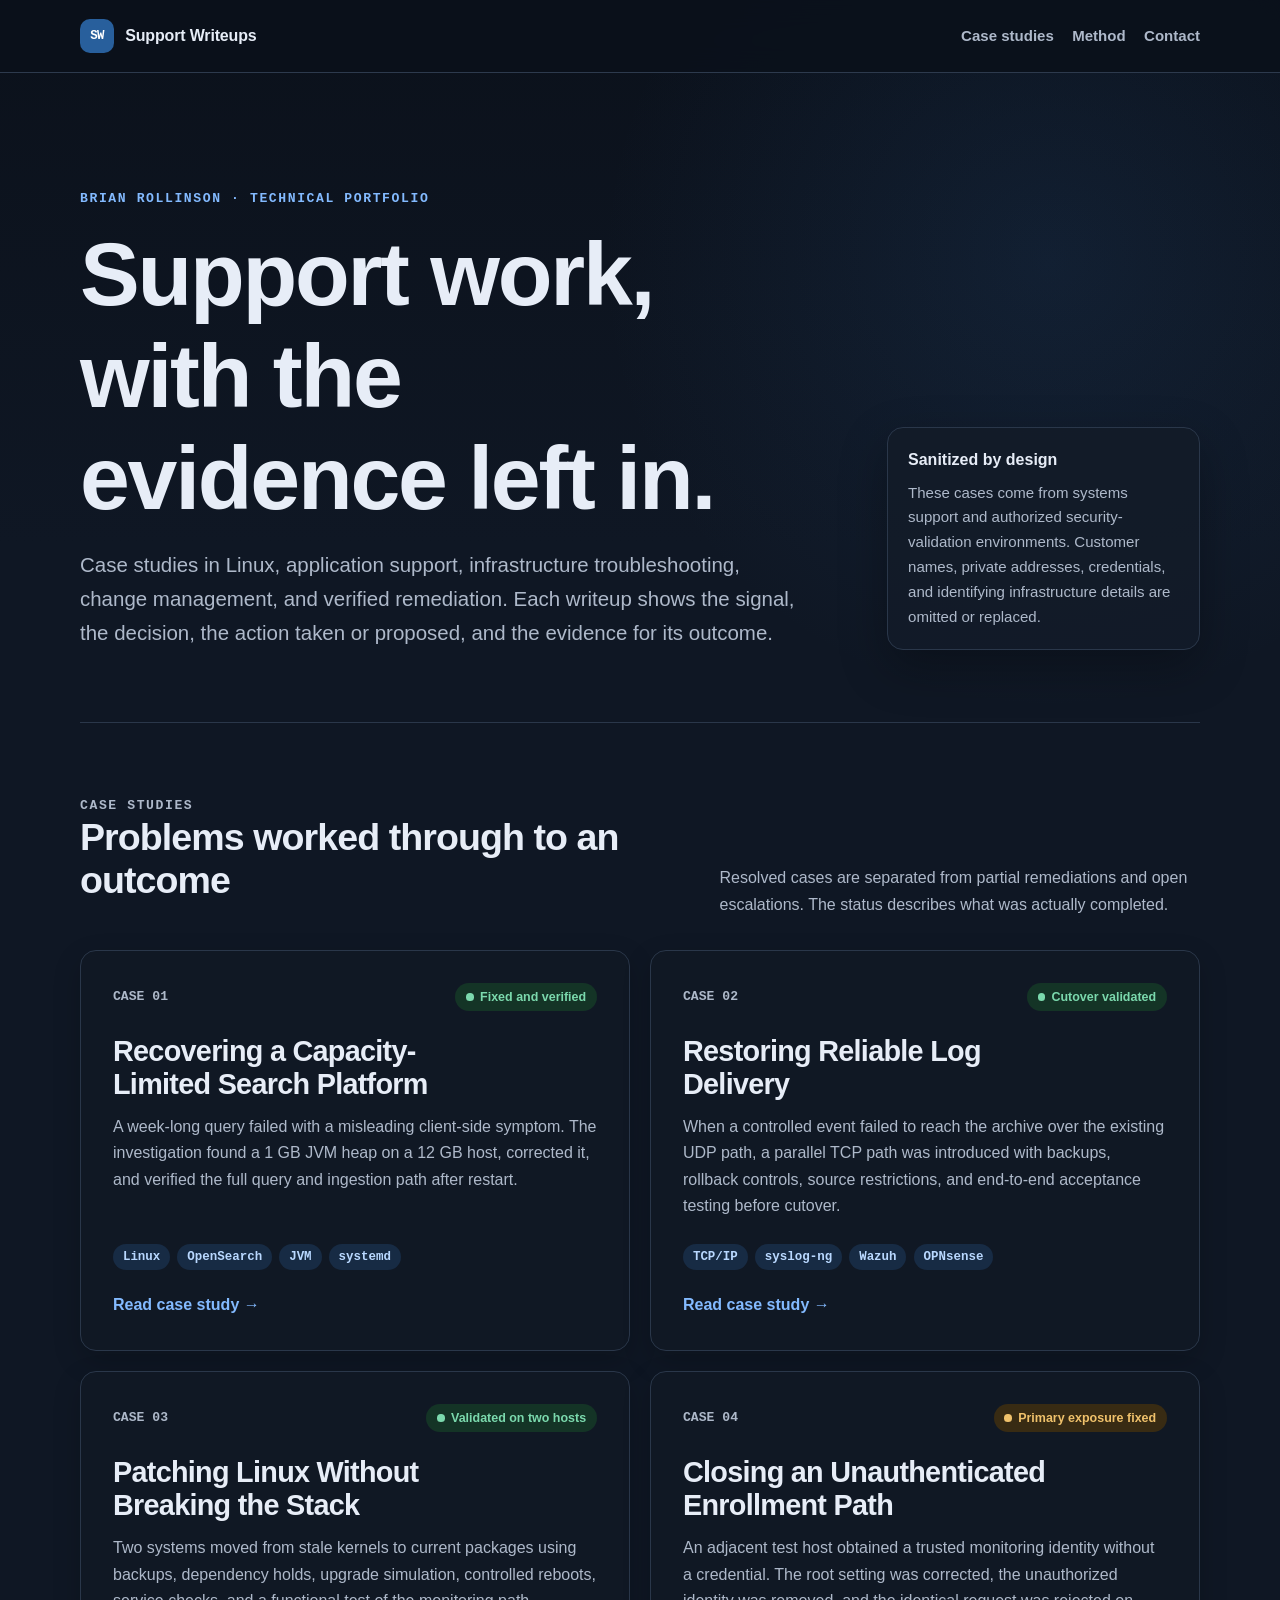
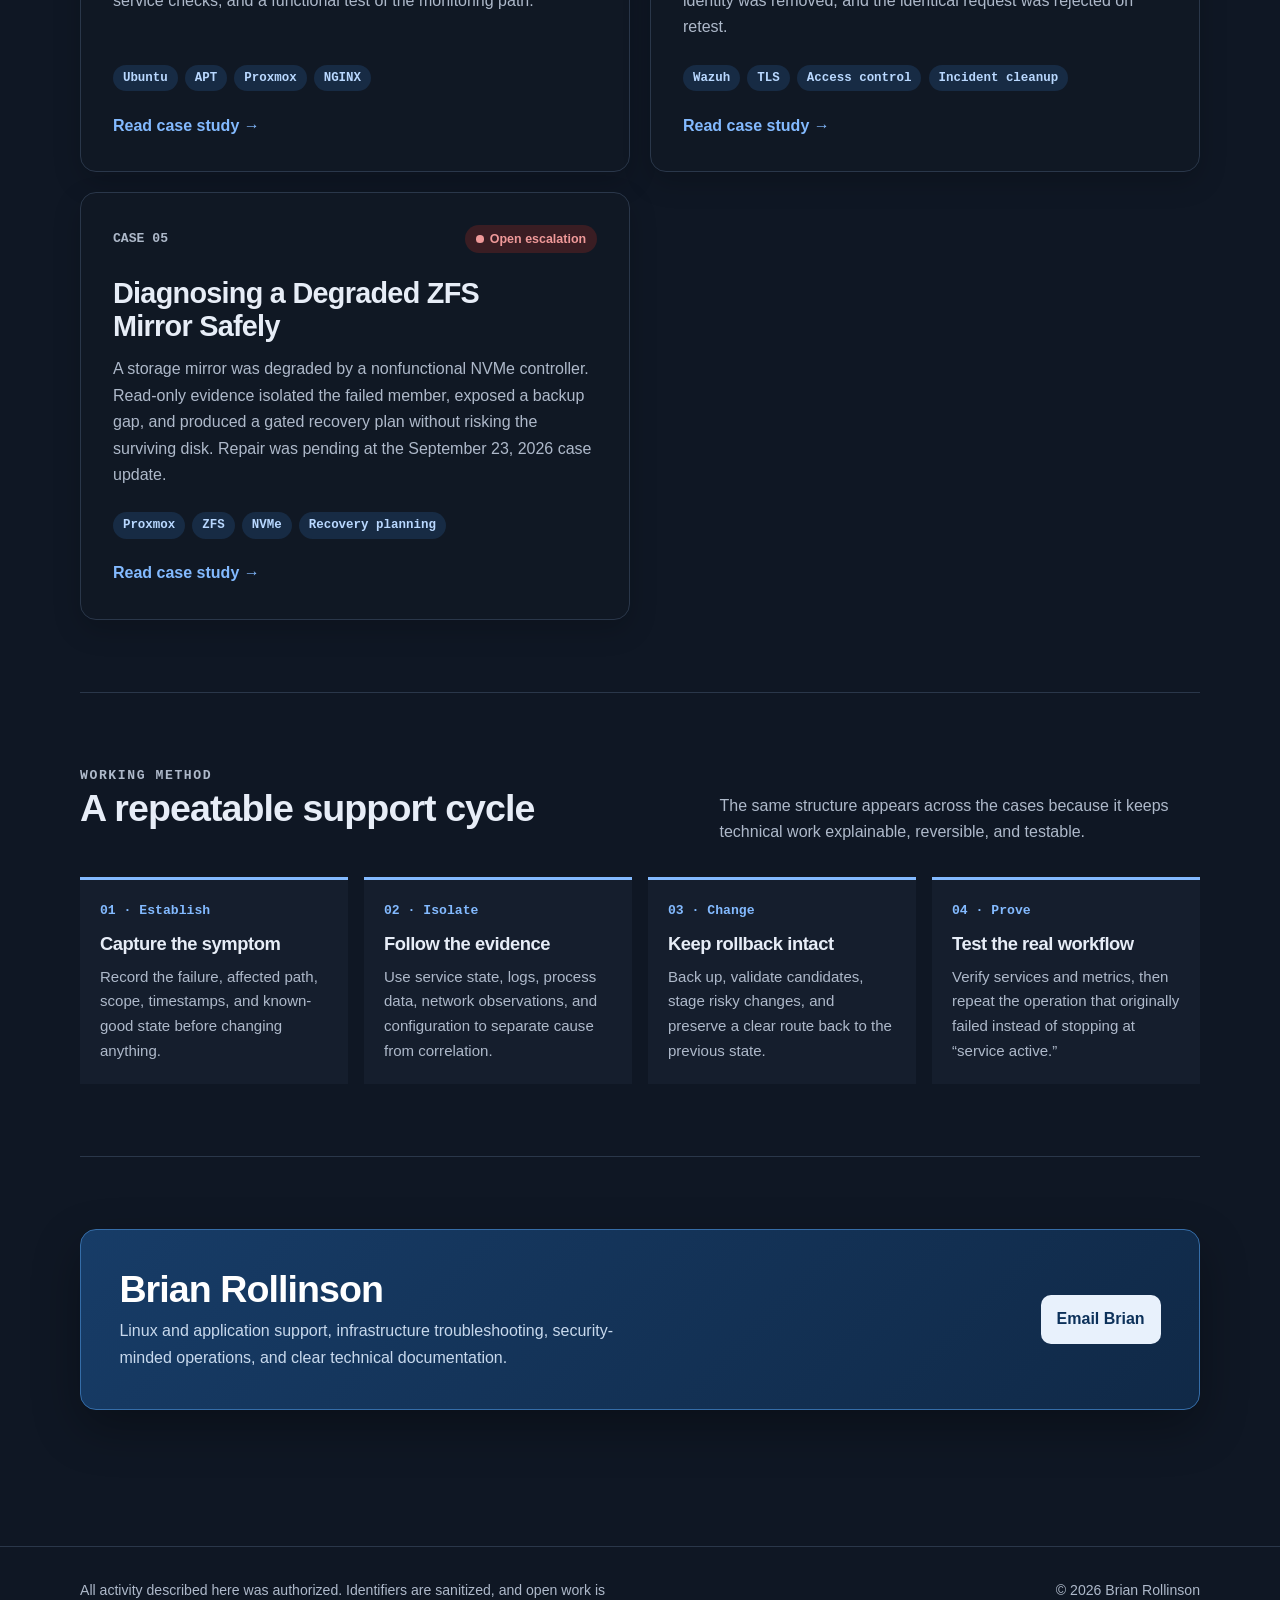
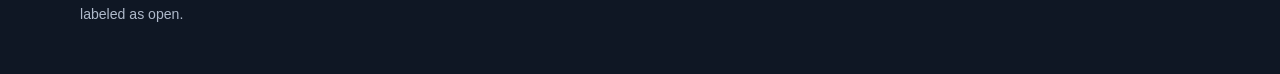
==== commit 0e8a3a36: "Restore email contact and document patching evidence" ====
--- a/index.html
+++ b/index.html
@@ -19,7 +19,7 @@
       <div class="nav-links">
         <a href="#cases">Case studies</a>
         <a href="#method">Method</a>
-        <a href="https://www.linkedin.com/in/brian-rollinson-2079581b9/">LinkedIn</a>
+        <a href="mailto:brianrolly@icloud.com">Contact</a>
       </div>
     </nav>
   </header>
@@ -151,7 +151,7 @@
           <h2 id="contact-title">Brian Rollinson</h2>
           <p>Linux and application support, infrastructure troubleshooting, security-minded operations, and clear technical documentation.</p>
         </div>
-        <a class="button" href="https://www.linkedin.com/in/brian-rollinson-2079581b9/">View LinkedIn profile</a>
+        <a class="button" href="mailto:brianrolly@icloud.com">Email Brian</a>
       </div>
     </section>
   </main>
